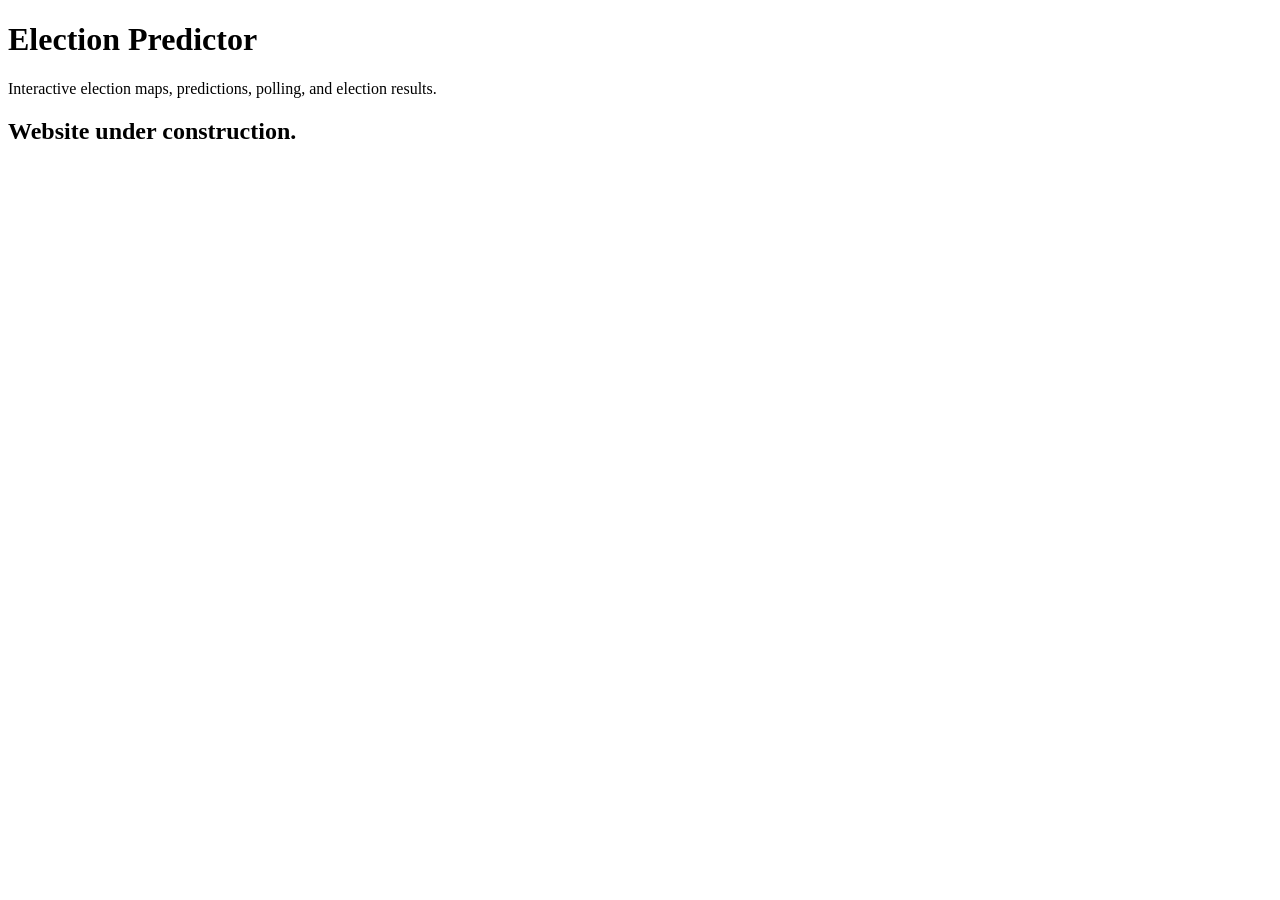
==== index.html @ 8fa213ef "Create homepage" ====
<!DOCTYPE html>
<html lang="en">

<head>
    <meta charset="UTF-8">
    <meta name="viewport" content="width=device-width, initial-scale=1.0">

    <title>Election Predictor</title>
</head>

<body>

    <h1>Election Predictor</h1>

    <p>
        Interactive election maps, predictions, polling,
        and election results.
    </p>

    <h2>Website under construction.</h2>

</body>

</html>
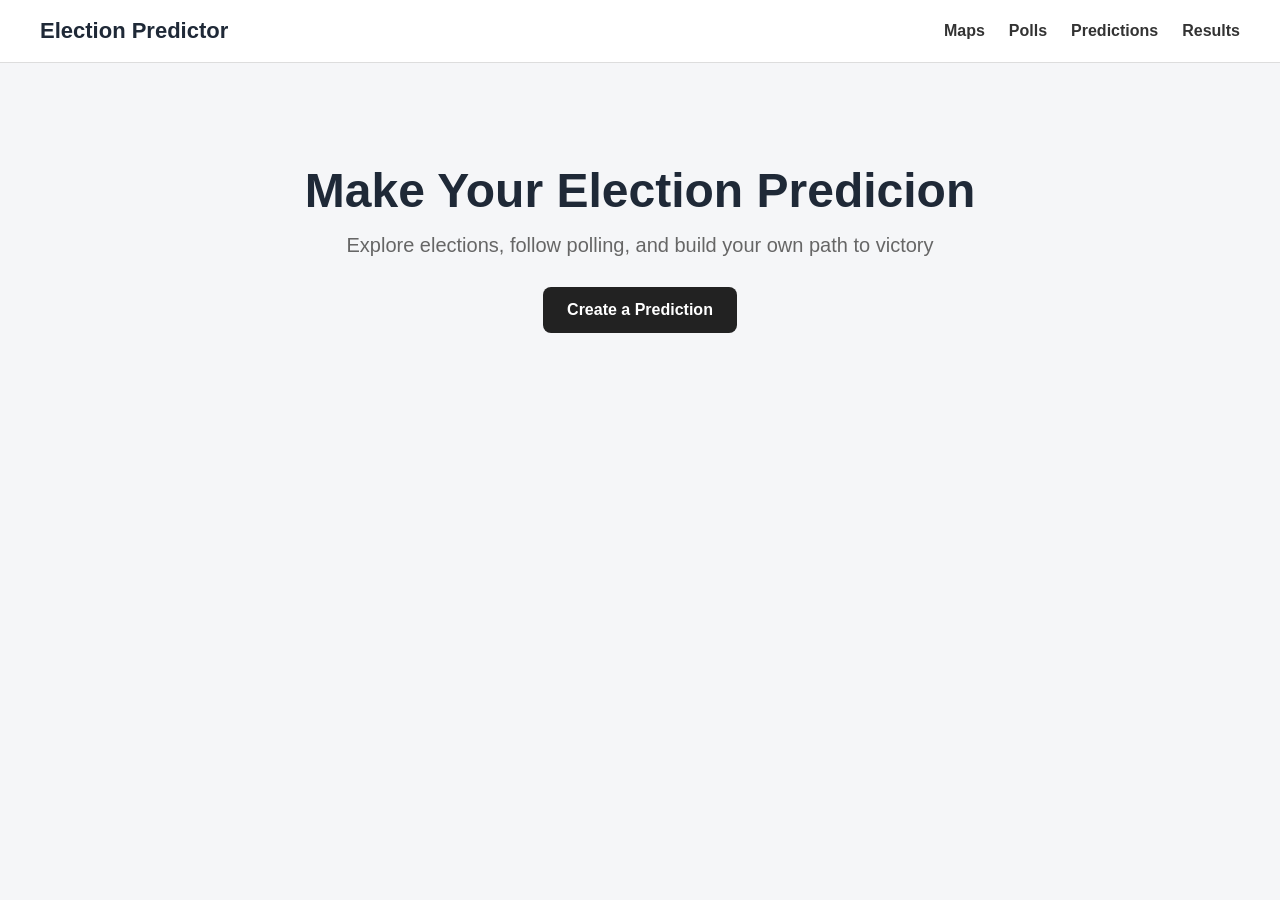
==== commit 49119953: "Build homepage layout" ====
--- a/index.html
+++ b/index.html
@@ -1,24 +1,47 @@
 <!DOCTYPE html>
 <html lang="en">
 
-<head>
+    <head>
     <meta charset="UTF-8">
-    <meta name="viewport" content="width=device-width, initial-scale=1.0">
+    <meta name="viewpoint" content="width=device-width, initial-scale=1.0">
 
     <title>Election Predictor</title>
+
+    <link rel="stylesheet" href="style.css">
 </head>
 
-<body>
+    <body>
 
-    <h1>Election Predictor</h1>
+        <header>
+            <nav>
+                <div class="logo">Election Predictor</div>
 
-    <p>
-        Interactive election maps, predictions, polling,
-        and election results.
-    </p>
+                <div class="nav-links">
+                    <a href="#">Maps</a>
+                    <a href="#">Polls</a>
+                    <a href="#">Predictions</a>
+                    <a href="#">Results</a>
+                </div>
+            </nav>
+        </header>
 
-    <h2>Website under construction.</h2>
+        <main>
 
-</body>
+            <section class="hero">
 
+                <h1>Make Your Election Predicion</h1>
+
+                <p>
+                    Explore elections, follow polling, and build your own path to victory
+                </p>
+
+                <a class="button" href="#">
+                    Create a Prediction
+                </a>
+
+            </section>
+
+        </main>
+
+    </body>
 </html>
--- a/style.css
+++ b/style.css
@@ -0,0 +1,67 @@
+* {
+    box-sizing: border-box;
+    margin: 0;
+    padding: 0;
+}
+
+body {
+    font-family: Arial, Helvetica, sans-serif;
+    background-color: #f5f6f8;
+    color: #1f2937;
+}
+
+header {
+    background-color: #ffffff;
+    border-bottom: 1px solid #dddddd;
+    padding: 18px 30px;
+}
+
+nav {
+    display: flex;
+    justify-content: space-between;
+    align-items: center;
+    max-width: 1200px;
+    margin: auto;
+}
+
+.logo {
+    font-size: 22px;
+    font-weight: bold;
+}
+
+.nav-links {
+    display: flex;
+    gap: 24px;
+}
+
+.nav-links a {
+    color: #333333;
+    text-decoration: none;
+    font-weight: 600;
+}
+
+.hero {
+    text-align: center;
+    padding: 100px 20px;
+}
+
+.hero h1 {
+    font-size: 48px;
+    margin-bottom: 16px;
+}
+
+.hero p {
+    font-size: 20px;
+    color: #666666;
+    margin-bottom: 30px;
+}
+
+.button {
+    display: inline-block;
+    padding: 14px 24px;
+    background-color: #222222;
+    color: white;
+    text-decoration: none;
+    border-radius: 8px;
+    font-weight: bold;
+}
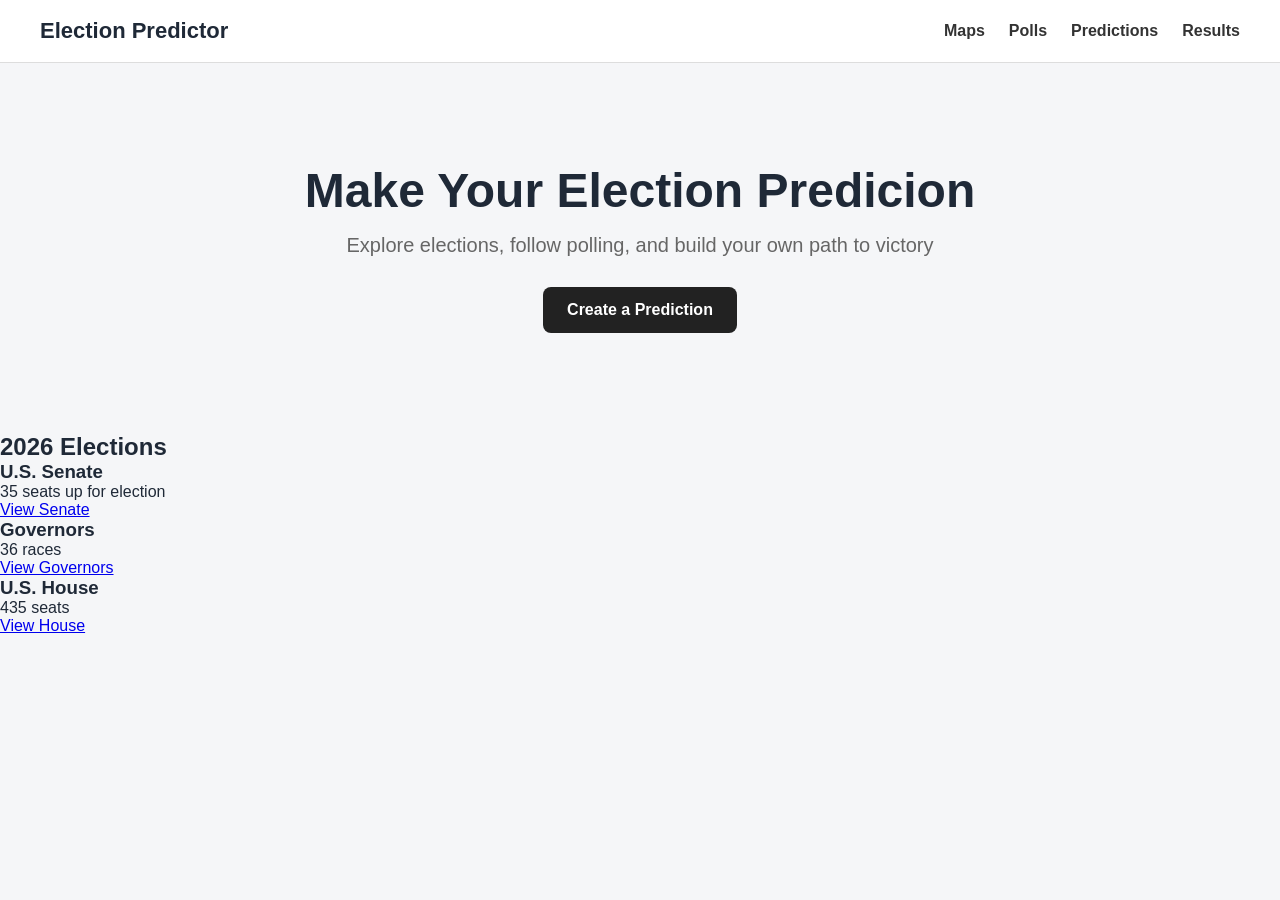
==== commit 6c30a986: "Add 2026 election cards" ====
--- a/index.html
+++ b/index.html
@@ -41,6 +41,32 @@
 
             </section>
 
+            <section class="elections">
+
+                <h2>2026 Elections</h2>
+
+                <div class="election-cards">
+
+                    <div class="election-card">
+                        <h3>U.S. Senate</h3>
+                        <p>35 seats up for election</p>
+                        <a href="#">View Senate</a>
+                    </div>
+
+                    <div class="election-card">
+                        <h3>Governors</h3>
+                        <p>36 races</p>
+                        <a href="#">View Governors</a>
+                    </div>
+
+                    <div class="election-card">
+                        <h3>U.S. House</h3>
+                        <p>435 seats</p>
+                        <a href="#">View House</a>
+                    </div>
+                </div>
+            </section>
+
         </main>
 
     </body>
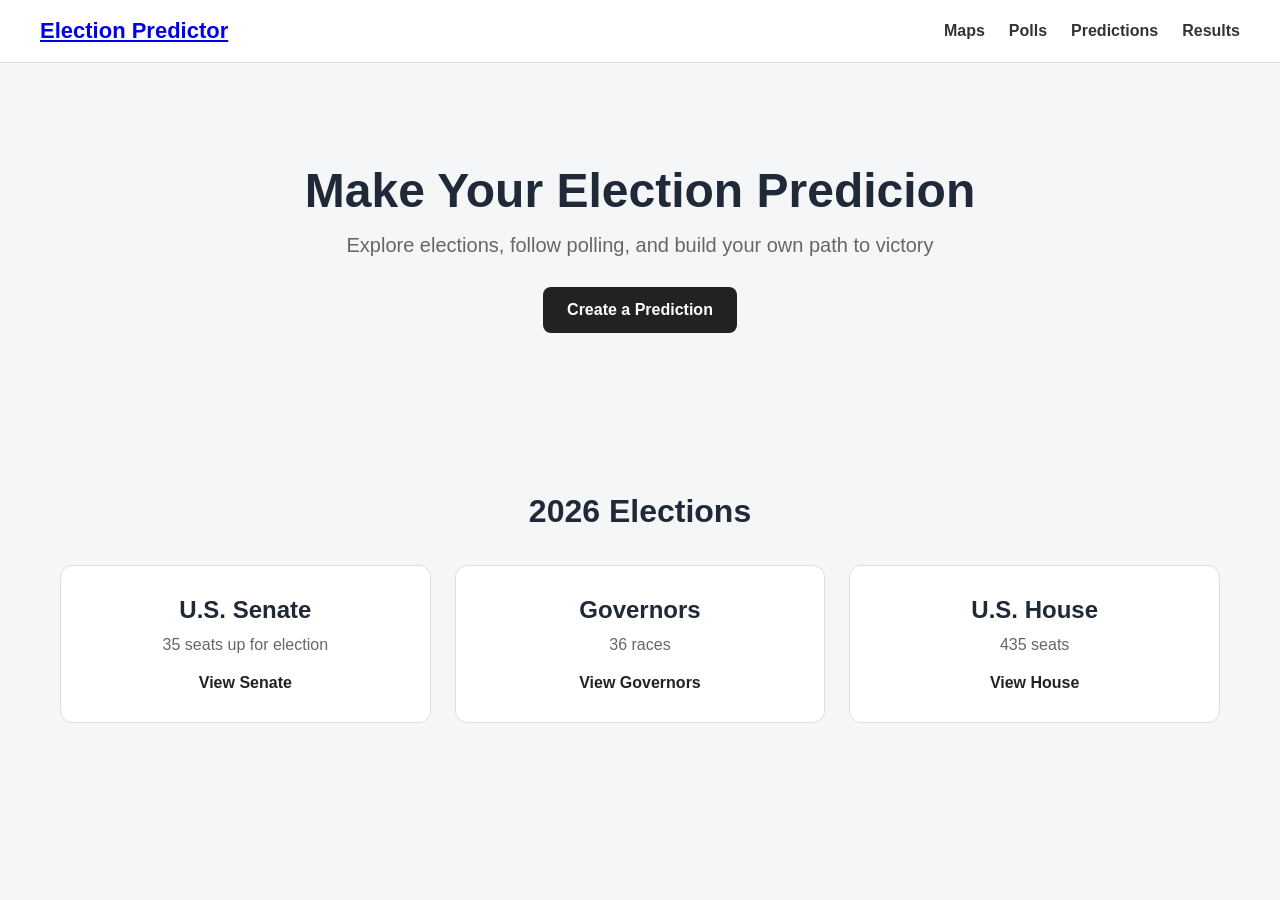
==== commit 61c3f034: "Connect predictions page" ====
--- a/index.html
+++ b/index.html
@@ -14,12 +14,12 @@
 
         <header>
             <nav>
-                <div class="logo">Election Predictor</div>
+                <a class="logo" href="index.html">Election Predictor</a>
 
                 <div class="nav-links">
                     <a href="#">Maps</a>
                     <a href="#">Polls</a>
-                    <a href="#">Predictions</a>
+                    <a href="predictions.html">Predictions</a>
                     <a href="#">Results</a>
                 </div>
             </nav>
@@ -35,7 +35,7 @@
                     Explore elections, follow polling, and build your own path to victory
                 </p>
 
-                <a class="button" href="#">
+                <a class="button" href="predictions.html">
                     Create a Prediction
                 </a>
 
--- a/style.css
+++ b/style.css
@@ -65,3 +65,51 @@
     border-radius: 8px;
     font-weight: bold;
 }
+
+.elections {
+    max-width: 1200px;
+    margin: 0 auto;
+    padding: 60px 20px;
+}
+
+.elections h2 {
+    text-align: center;
+    font-size: 32px;
+    margin-bottom: 35px;
+}
+
+.election-cards {
+    display: grid;
+    grid-template-columns: repeat(3, 1fr);
+    gap: 24px;
+}
+
+.election-card {
+    background-color: #ffffff;
+    border: 1px solid #dddddd;
+    border-radius: 12px;
+    padding: 30px;
+    text-align: center;
+}
+
+.election-card h3 {
+    font-size: 24px;
+    margin-bottom: 12px;
+}
+
+.election-card p {
+    color: #666666;
+    margin-bottom: 20px;
+}
+
+.election-card a {
+    color: #222222;
+    font-weight: bold;
+    text-decoration: none;
+}
+
+@media (max-width: 768px) {
+    .election-cards {
+        grid-template-columns: 1fr;
+    }
+}
